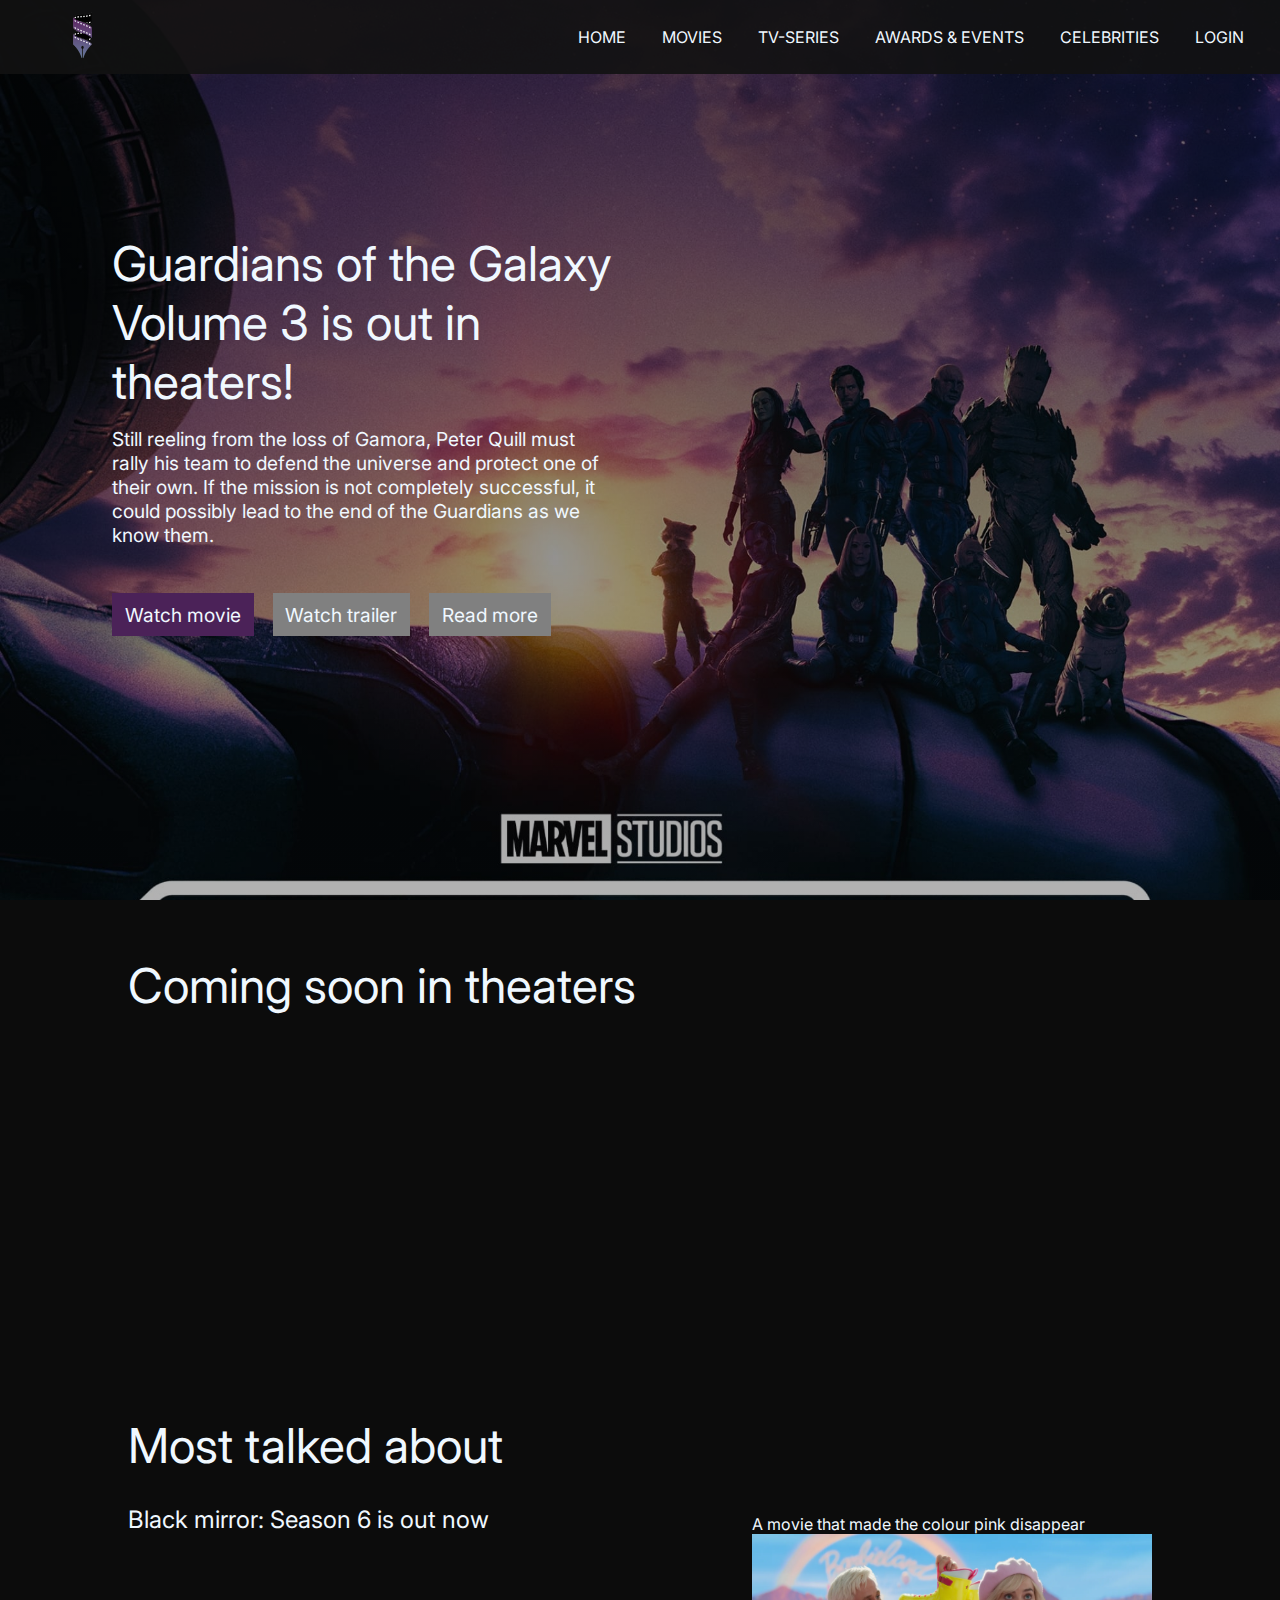
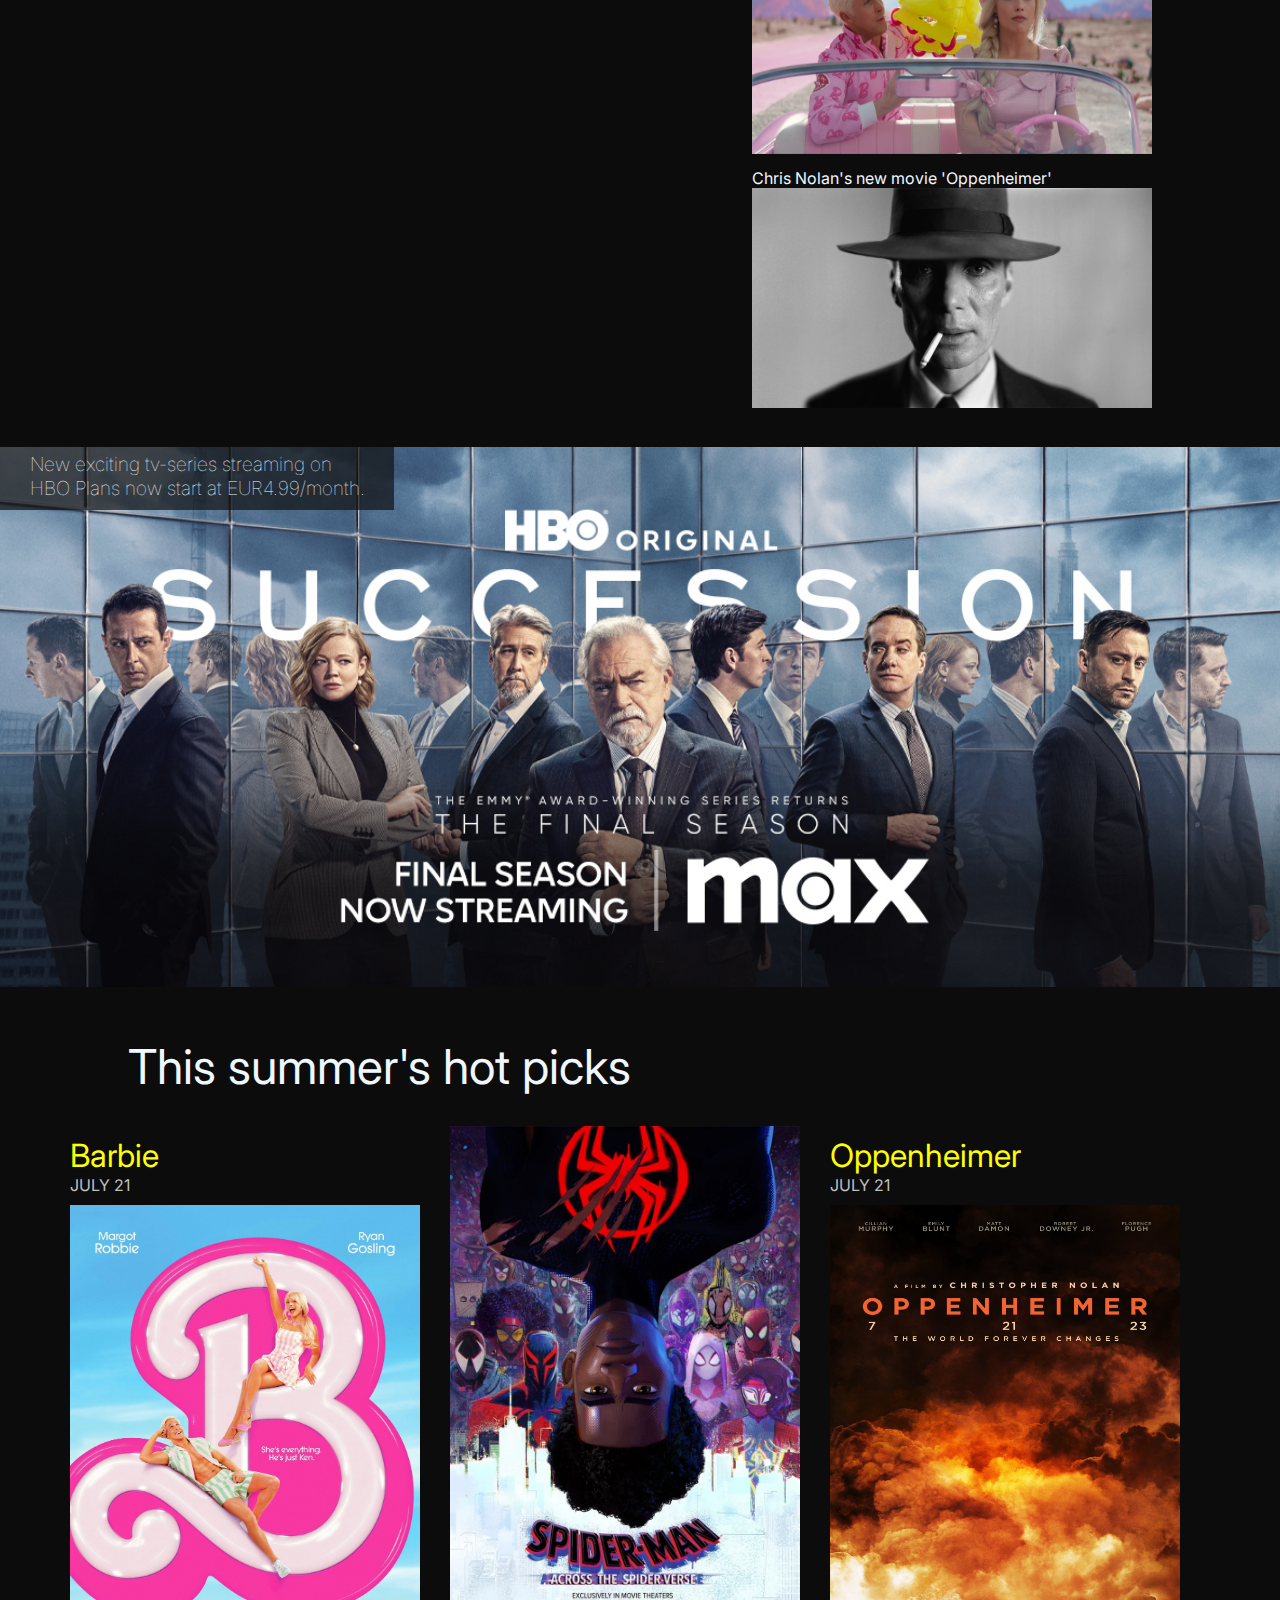
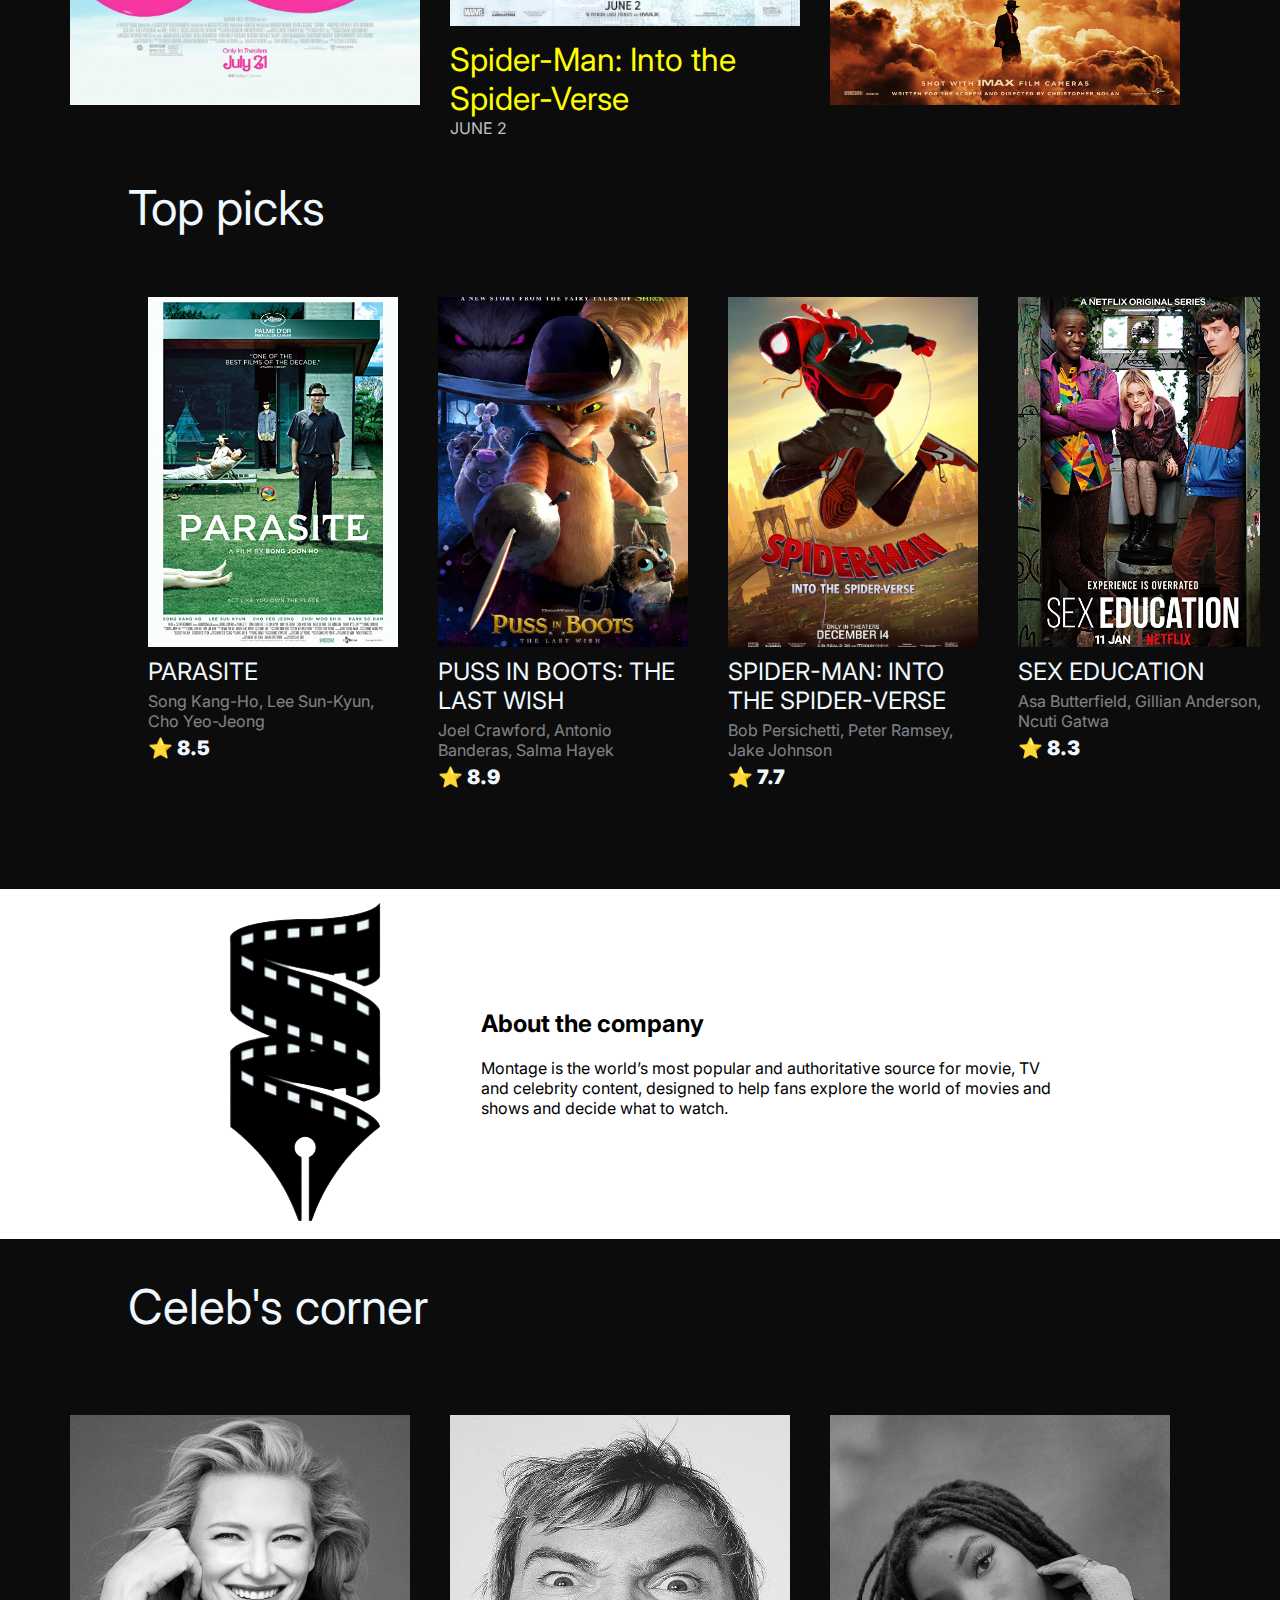
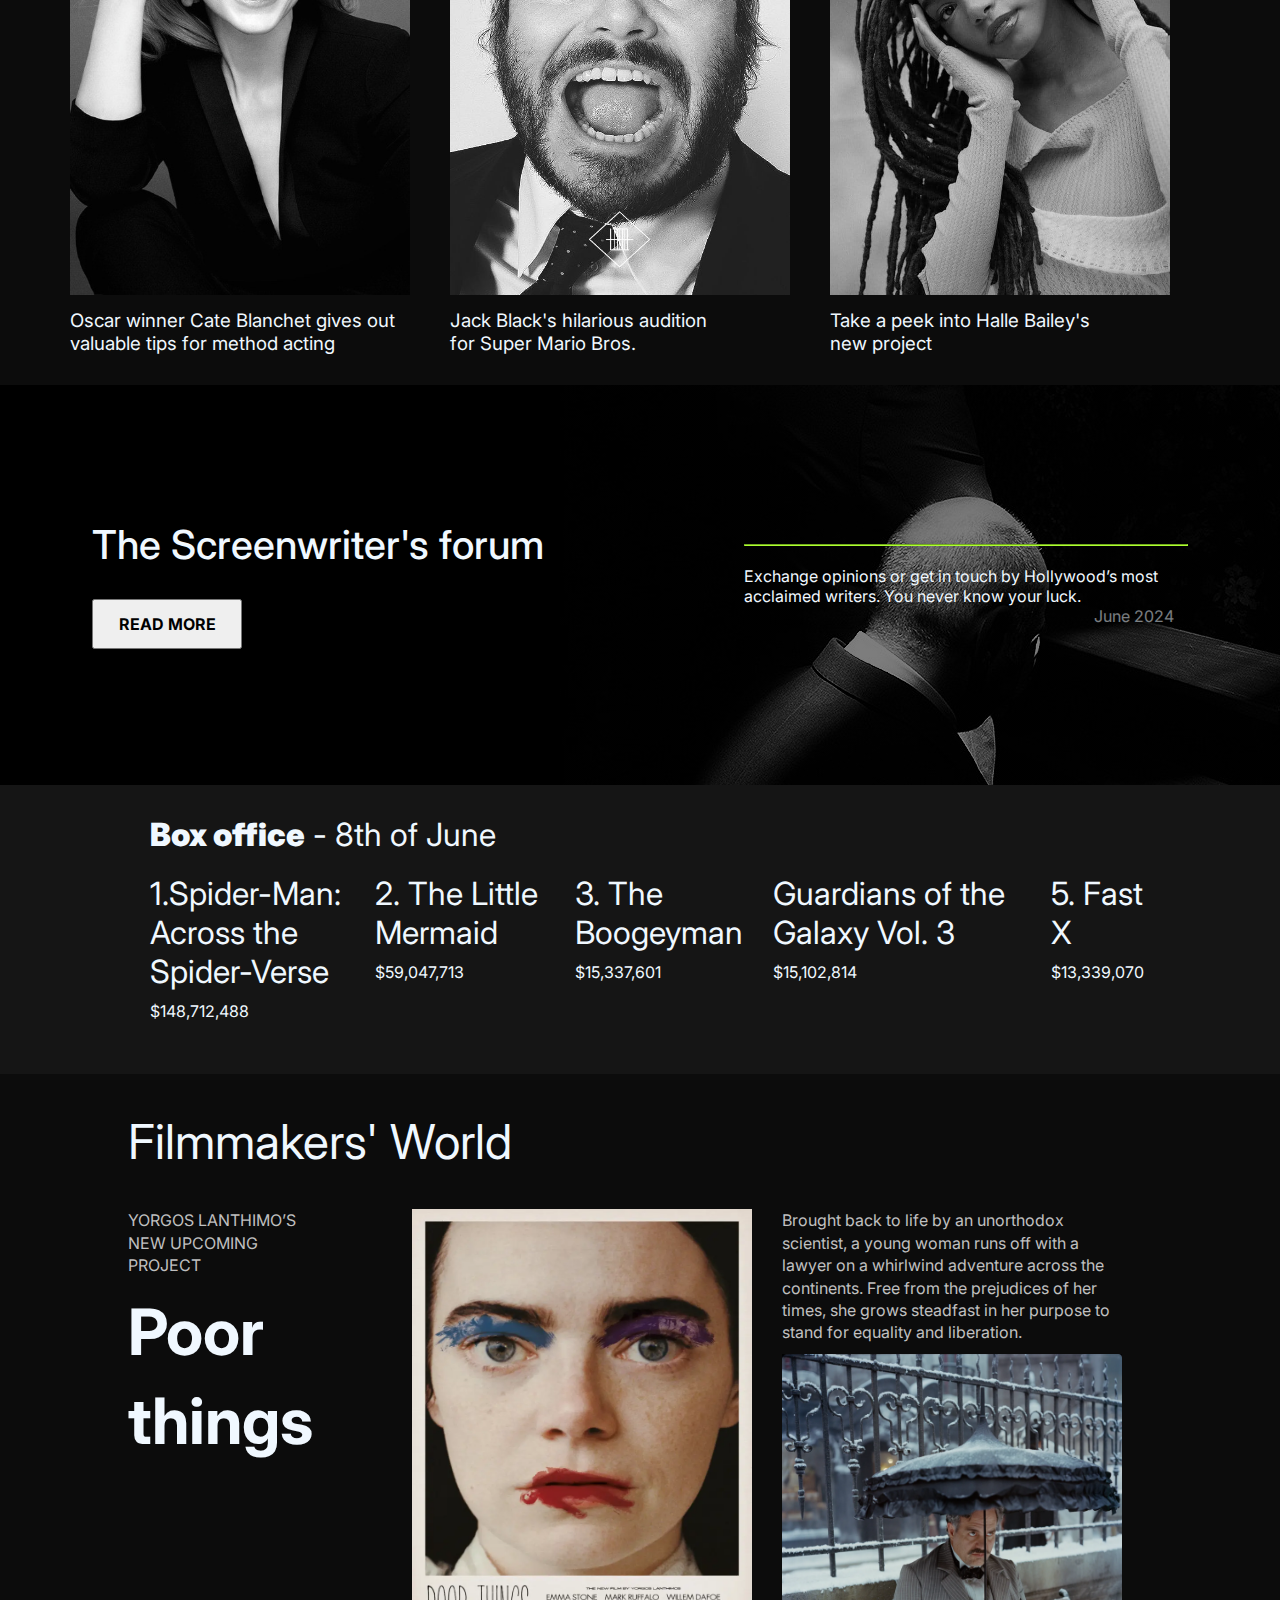
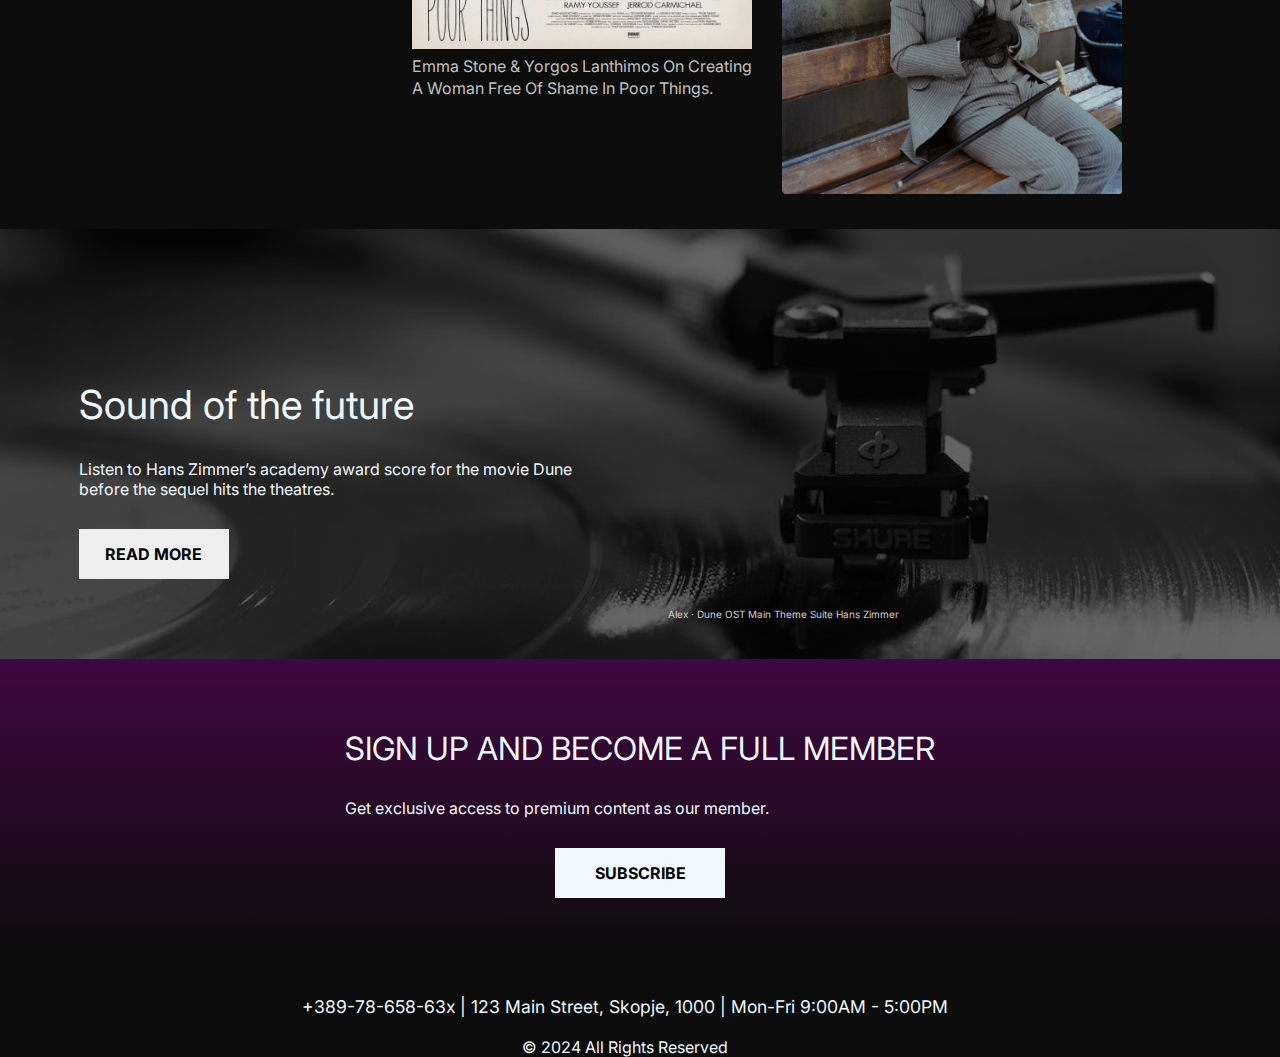
==== index.html @ 3e1a23a8 "First time" ====
<!DOCTYPE html>
<html lang="en">
  <head>
    <meta charset="UTF-8" />
    <meta name="viewport" content="width=device-width, initial-scale=1.0" />
    <title>Movie site</title>
    <link rel="stylesheet" href="style.css" />
    <link rel="icon" type="image/x-icon" href="logo\logo.png" />
  </head>
  <body>
    <!-- Hero Section -->
    <div class="hero-image">
      <nav class="navbar">
       <a href="index.html"><img class="logo" src="logo\logo2.png" alt="logo" /></a> 
        <ul class="nav-items">
          <li><a  href="index.html">HOME</a></li>
          <li><a  href="">MOVIES</a></li>
          <li><a  href="tv-series.html">TV-SERIES</a></li>
          <li><a  href="">AWARDS & EVENTS</a></li>
          <li><a  href="">CELEBRITIES</a></li>
          <li id="nav-item-six">
            <a href="">Login</a>
          </li>
        </ul>
      </nav>
      <section class="hero">
        <div class="intro-text">
          <h1>Guardians of the Galaxy Volume 3 is out in theaters!</h1>
          <p>
            Still reeling from the loss of Gamora, Peter Quill must rally his
            team to defend the universe and protect one of their own. If the
            mission is not completely successful, it could possibly lead to the
            end of the Guardians as we know them.
          </p>
          <a class="btn one" href="">Watch movie</a>
          <a class="btn two" href="">Watch trailer</a>
          <a class="btn three" href="">Read more</a>
        </div>
      </section>
    </div>

    <!-- Coming soon in theaters -->
    <section class="carousel">
      <h1 class="carosuelTitle">Coming soon in theaters</h1>
    <button class="pre-btn"><img src="images/arrow.png" alt="" /></button>
    <button class="nxt-btn"><img src="images/arrow.png" alt="" /></button>
    <div class="carousel-content">
        <div class="video-preview">
          <iframe
            src="https://www.youtube.com/embed/pBk4NYhWNMM"
            frameborder="0"
            allowfullscreen
          ></iframe>
        </div>
              <div class="video-preview">
          <iframe
          src="https://www.youtube.com/embed/bK6ldnjE3Y0"
            frameborder="0"
            allowfullscreen
          ></iframe>
        </div>
          <div class="video-preview"> 
          <iframe
          src="https://www.youtube.com/embed/P15S6ND8kbQ"
            frameborder="0"
            allowfullscreen
          ></iframe>
                  </div>
                      <div class="video-preview">
                    <iframe
          src="https://www.youtube.com/embed/FUXawkH-ONM"
            frameborder="0"
            allowfullscreen
          ></iframe>
        </div>
        <div class="video-preview">
          <iframe
          src="https://www.youtube.com/embed/AhKLpJmHhIg"
            frameborder="0"
            allowfullscreen
          ></iframe>
        </div>
        <div class="video-preview">
          <iframe
          src="https://www.youtube.com/embed/eQfMbSe7F2g"
            frameborder="0"
            allowfullscreen
          ></iframe>
    </div>
  </section>

  <!-- Most talked about -->
  <section class="mostTalkedheading">
  <h1>Most talked about</h1>
  <h2>Black mirror: Season 6 is out now</h2>
</section>
    <div class="mostTalked">
    <section class="leftTalked">
      <iframe class="vid1" src="https://www.youtube.com/embed/k7uFcpF0pXk" frameborder="0"  allowfullscreen></iframe>
    </section>
    <section class="rightTalked">
      <a href=""><p>A movie that made the colour pink disappear</p></a>
      <a href=""><img class="img1" src="Images\MostTalked-Barbie.webp" alt=""></a>
      <a href=""><p>Chris Nolan's new movie 'Oppenheimer'</p></a>
      <a href=""><img class="img2" src="Images\MostTalked-Oppenheimer.webp" alt=""></a>
    </section>
    </div>

  <!-- Banner -->
   <div class="banner">
    <a href=""><p class="sloganBanner">  New exciting tv-series streaming on <br> HBO Plans now start at EUR4.99/month.</p></a>
   </div>

   <!-- Summer section -->
   <div class="summerbackground">
   <div class="summerHeadline">
    <h1>This summer's hot picks</h1>
  </div>
   <section class="summer">
  <div>
    <a href=""><h1>Barbie</h1></a>
    <p>JULY 21</p>
    <img src="Images\Barbie-summer.jpg" alt="">
  </div>
  <div>
    <img src="Images\Spider Man-summer.jpg" alt="">
    <a href=""><h1>Spider-Man: Into the <br> Spider-Verse </h1></a>
    <p>JUNE 2</p>
  </div>
  <div>
    <a href=""><h1>Oppenheimer</h1></a>
    <p>JULY 21</p>
    <img src="Images\Oppenheimer-summer.jpg" alt="">
  </div>
   </section>
  </div>
   <div class="topPicks-heading">
    <h1 >Top picks</h1>
  </div>

  <!-- Top picks section -->
   <section class="topPicks"> 
    <button class="pree-btn"><img src="images/arrow.png" alt=""></button>
    <button class="nxxt-btn"><img src="images/arrow.png" alt=""></button>
   <div class="topPicks-containerr">
    <div class="topPicks-card">
        <div class="topPicks-image">
            <img src="Images\parasite.jpg" class="topPicks-thumb" alt="">
            <button class="card-btn">Watch now</button>
        </div>
        <div class="topPicks-info">
            <h2 class="topPicks-title">Parasite</h2>
            <p class="cast"> Song Kang-ho, Lee Sun-kyun, Cho Yeo-jeong</p>
           <p> <span class="rating">⭐ 8.5</span></p>
        </div>
    </div>
    <div class="topPicks-card">
        <div class="topPicks-image">
            <img src="Images/Puss-in-boots.jpg" class="topPicks-thumb" alt="">
            <button class="card-btn">Watch now</button>
        </div>
        <div class="topPicks-info">
            <h2 class="topPicks-title">Puss in Boots: The Last wish</h2>
            <p class="cast">Joel Crawford, Antonio Banderas, Salma Hayek</p>
            <span class="rating">⭐ 8.9</span>
        </div>
    </div>
    <div class="topPicks-card">
        <div class="topPicks-image">
            <img src="Images/Spider-man.jpg" class="topPicks-thumb" alt="">
            <button class="card-btn">Watch now</button>
        </div>
        <div class="topPicks-info">
            <h2 class="topPicks-title">Spider-Man: Into the Spider-Verse</h2>
            <p class="cast">Bob Persichetti, Peter Ramsey, Jake Johnson</p>
            <span class="rating">⭐ 7.7</span>
        </div>
    </div>
    <div class="topPicks-card">
        <div class="topPicks-image">
            <img src="Images/Sex-education.jpg" class="topPicks-thumb" alt="">
            <button class="card-btn">Watch now</button>
        </div>
        <div class="topPicks-info">
            <h2 class="topPicks-title">Sex Education</h2>
            <p class="cast">Asa Butterfield, Gillian Anderson, Ncuti Gatwa</p>
            <span class="rating">⭐ 8.3</span>
        </div>
    </div>
    <div class="topPicks-card">
        <div class="topPicks-image">
            <img src="Images/Pulp-Fiction.jpg" class="topPicks-thumb" alt="">
            <button class="card-btn">Watch now</button>
        </div>
        <div class="topPicks-info">
            <h2 class="topPicks-title">Pulp Fiction</h2>
            <p class="cast">Quentin Tarantitno, John Travolta, Uma Thurman</p>
            <span class="rating">⭐ 9.1</span>
        </div>
    </div>
    <div class="topPicks-card">
        <div class="topPicks-image">
            <img src="Images/Spirited-away.jpg" class="topPicks-thumb" alt="">
            <button class="card-btn">Watch now</button>
        </div>
        <div class="topPicks-info">
            <h2 class="topPicks-title">Spirited Away</h2>
            <p class="cast">Hayao Miyazaki, Daveigh Chase, Miyu Irinoi</p>
            <span class="rating">⭐ 8.3</span>
        </div>
    </div>
    <div class="topPicks-card">
        <div class="topPicks-image">
            <img src="Images/Avatar.jpg" class="topPicks-thumb" alt="">
            <button class="card-btn">Watch now</button>
        </div>
        <div class="topPicks-info">
            <h2 class="topPicks-title">Avatar: The Last Airbender</h2>
            <p class="cast"> Dee Bradley Baker, Zach Tyler, Mae Whitman</p>
            <span class="rating">⭐ 9.3</span>
        </div>
    </div>
    <div class="topPicks-card">
        <div class="topPicks-image">
            <img src="Images/Last-of-us.jpg" class="topPicks-thumb" alt="">
            <button class="card-btn">Watch now</button>
        </div>
        <div class="topPicks-info">
            <h2 class="topPicks-title">The Last of Us</h2>
            <p class="cast">Pedro Pascal, Bella Ramsey, Anna Torv</p>
            <span class="rating">⭐ 8.8</span>
        </div>
    </div>
    <div class="topPicks-card">
        <div class="topPicks-image">
            <img src="Images/Super-mario.jpg" class="topPicks-thumb" alt="">
            <button class="card-btn">Watch now</button>
        </div>
        <div class="topPicks-info">
            <h2 class="topPicks-title">The Super Mario Bros. Movie</h2>
            <p class="cast">Chris Patt, Anya Taylor-Joy, Charlie Dean</p>
            <span class="rating">⭐ 7.2</span>
        </div>
    </div>
    <div class="topPicks-card">
        <div class="topPicks-image">
            <img src="Images/Matrix.jpg" class="topPicks-thumb" alt="">
            <button class="card-btn">Watch now</button>
        </div>
        <div class="topPicks-info">
            <h2 class="topPicks-title">The Matrix</h2>
            <p class="cast">Keanu Reeves, Laurence Fishburne, Carrie-Anne Moss</p>
            <span class="rating">⭐ 8.7</span>
        </div>
    </div>
</div>
</section>

<!-- About section -->
<section class="about">
  <div class="aboutContent">
    <img src="logo\logo.png" alt="">
    <div>
      <h1>About the company</h1>
      <p>Montage is the world’s most popular and authoritative source for movie, TV <br>and celebrity content, designed to help fans explore the world of movies and <br>shows and decide what to watch.</p>
    </div>
  </div>
</section>

<!-- Celeb's corner -->
<div class="celebritiesHeading">
<h1 >Celeb's corner</h1>
</div>
<section class="celebrities">
  <div>
    <a href="">
  <img src="Images\Cate-Blanchet.jpg" alt="">
  <h3>Oscar winner Cate Blanchet gives out <br> valuable tips for method acting</h3>
</a>
</div>
<div>
  <a href="">
  <img src="Images\Jack-Black.jpg" alt="">
  <h3>Jack Black's hilarious audition <br>for Super Mario Bros.</h3>
</a>
</div>
<div>
  <a href="">
  <img src="Images\Halle-bailey.jpg" alt="">
  <h3>Take a peek into Halle Bailey's <br>new project</h3>
</a>
</div>
</section>

<!-- Screenwriters -->
<section class="screenwriter">
  <div class="screenwriterpic">
    <div class="writerLeft">
  <h1>The Screenwriter's forum</h1>
  <button>READ MORE</button>
</div>
<div class="writerText">
  <hr>
  <p>Exchange opinions or get in touch by Hollywood’s most <br> acclaimed writers. You never know your luck.</p> 
  <div> <span class="writerDate">June 2024</span></div>
</div>
</div>
</section>

<!-- Box office -->
<div class="officeBackground">
<h1 class="boxOfficeh1"><span style="font-weight: 900;">
  Box office</span> - 8th of June</h1>
<section class="boxOffice">
  <div class="boxcontainer">
    <div>
      <h1>1.Spider-Man: <br> Across the Spider-Verse</h1>
      <p>$148,712,488</p>
    </div>
    <div>
      <h1>2. The Little Mermaid</h1>
      <p>$59,047,713
      </p>
    </div>
    <div>
      <h1>3. The Boogeyman</h1>
      <p>$15,337,601</p>
    </div>
    <div>
      <h1>Guardians of the Galaxy Vol. 3</h1>
      <p>$15,102,814</p>
    </div>
    <div>
      <h1>5. Fast X</h1>
      <p>$13,339,070</p>
    </div>
  </div>
</section>
</div>

<!-- Filmmakers -->
<div class="filmmakerHeadline">
<h1 >Filmmakers' world</h1>
</div>
<section class="filmmaker">
  <div class="filmmakerMain">
    <p>YORGOS LANTHIMO’S NEW UPCOMING PROJECT</p>
   <a href=""><h1 class="filmmakerPoor">Poor things</h1></a>
</div>
<div>
  <a href="">
    <img src="Images\Poor-things1.webp" alt="">
    <p>Emma Stone & Yorgos Lanthimos On Creating <br>A Woman Free Of Shame In Poor Things.</p>
</a>
</div>
<div>
  <a href="">
    <p>
      Brought back to life by an unorthodox <br>scientist, a young woman runs off with a <br> lawyer on a whirlwind adventure across the <br>continents. Free from the prejudices of her <br> times, she grows steadfast in her purpose to <br> stand for equality and liberation.</p>
    <img src="Images\Poor-things2.webp" alt="">
</a>
</div>
</section>

<!-- Sound -->
<section class="sound">
  <div class="soundText">
<h1>Sound of the future</h1>
<p>Listen to Hans Zimmer’s academy award score for the movie Dune <br> before the sequel hits the theatres.</p>
<button>READ MORE</button>
</div>
<div class="soundCloud">
<iframe width="100%" height="166" scrolling="no" frameborder="no" allow="autoplay" src="https://w.soundcloud.com/player/?url=https%3A//api.soundcloud.com/tracks/1133994490"></iframe><div style="font-size: 10px; color: #cccccc;line-break: anywhere;word-break: normal;overflow: hidden;white-space: nowrap;text-overflow: ellipsis; font-family: Interstate,Lucida Grande,Lucida Sans Unicode,Lucida Sans,Garuda,Verdana,Tahoma,sans-serif;font-weight: 100;"><a href="https://soundcloud.com/alex-937893939" title="Alex" target="_blank" style="color: #cccccc; text-decoration: none;">Alex</a> · <a href="https://soundcloud.com/alex-937893939/dune-ost-main-theme-suite-hans-zimmer" title="Dune OST  Main Theme Suite  Hans Zimmer" target="_blank" style="color: #cccccc; text-decoration: none;">Dune OST  Main Theme Suite  Hans Zimmer</a></div></div>
</section>

<!-- Subscription -->
<section class="subscribe">
  <div class="subscribeContainer">
  <h1>SIGN UP AND BECOME A FULL MEMBER
  </h1>
  <p>Get exclusive access to premium content as our member.</p>
  <div class="subscribeBtn">
  <button>SUBSCRIBE</button>
</div>
</div>
</section>

<!-- Contact -->
<footer class="contact">
  <div class="icons">
    <a href="">
  <ion-icon name="logo-facebook"></ion-icon>
</a>
<a href="">
  <ion-icon name="logo-instagram"></ion-icon>
</a>
<a href="">
  <ion-icon name="logo-twitter"></ion-icon>
</a>
</div>
  <div class="information">
  <p >+389-78-658-63x
   | 123 Main Street, Skopje, 1000 |
    Mon-Fri 9:00AM - 5:00PM</p>
  </div>
    <p>© 2024 All Rights Reserved</p>
    
</footer>

    <script src="script.js"></script>

    <!-- Icons -->
    <script type="module" src="https://unpkg.com/ionicons@7.1.0/dist/ionicons/ionicons.esm.js"></script>
<script nomodule src="https://unpkg.com/ionicons@7.1.0/dist/ionicons/ionicons.js"></script>
  </body>
</html>
---- style.css ----
@import url('https://fonts.googleapis.com/css2?family=Inter&display=swap');
* {
  margin: 0;
  padding: 0;
  font-family: Inter;
  font-weight: 400;
}
.logo {
  padding: 10px 0 10px 70px;
  width: 25px;
  height: 50px;
  cursor: pointer;
}
body,
html {
  height: 100%;
  background-color: rgb(12, 12, 12);
}
a:link {
  text-decoration: none;
}
a:visited {
  text-decoration: none;
}
a:hover {
  text-decoration: none;
}
a:active {
  text-decoration: none;
}

/* Hero section */
.hero-image {
  background-image: linear-gradient(rgba(0, 0, 0, 0.6), rgba(0, 0, 0, 0.3)),
    url('Images/hero-image.jpg');
  height: 100%;
  /* Position and center the image to scale nicely on all screens */
  background-position: center;
  background-repeat: no-repeat;
  background-size: cover;
  position: relative;
}
.navbar {
  position: relative;
  width: 100%;
  margin: auto;
  display: flex;
  align-items: center;
  justify-content: space-between;
  background-color: rgb(18, 18, 18, 0.9);
}

.navbar ul li {
  list-style: none;
  display: inline-block;
  padding: 9px 16px 9px 16px;
}

#nav-item-six {
  margin-right: 20px;
}

#nav-item-six:hover {
  background: #ff7d7d;
  transition: 0.5s;
  cursor: pointer;
}

.navbar ul li a {
  text-decoration: none;
  color: aliceblue;
  text-transform: uppercase;
}

.navbar ul li:hover {
  background: purple;
  transition: 0.5s;
  cursor: pointer;
}

.hero {
  color: aliceblue;
  text-decoration: none;
  display: flex;
  align-items: center;
  justify-content: space-between;
  gap: 1.9rem;
  max-width: 1100px;
  margin: 10rem 40rem 0 7rem;
}
.intro-text h1 {
  font-size: 3rem;
  margin-bottom: 1rem;
}

.intro-text p {
  font-size: 1.2rem;
  margin-bottom: 30px;
}

.btn {
  margin-top: 1rem;
  display: inline-block;
  padding: 0.6rem 0.8rem;
  border: none;
  font-size: 1.2rem;
  color: aliceblue;
  text-decoration: none;
  margin-right: 15px;
}

.btn.one {
  background-color: rgb(75, 34, 88);
}

.btn.two {
  background-color: grey;
}
.btn.three {
  background-color: grey;
}

.btn.one:hover {
  background-color: rgb(79, 23, 79);
}

.btn.two:hover {
  background-color: rgb(79, 23, 79);
}

.btn.three:hover {
  background-color: rgb(79, 23, 79);
}

/* Coming soon in theaters  */

.carousel {
  width: 80%;
  margin: 0 auto;
  overflow: hidden;
  position: relative;
  background-color: rgb(12, 12, 12);
  color: aliceblue;
  padding-top: 30px;
  font-size: 1.5rem;
  position: relative;
  overflow: hidden;
  margin-top: 2vw;
}

.carousel-content {
  display: flex;
  padding: 2vw 3vw;
  overflow-x: auto;
  scroll-behavior: smooth;
}

.video-preview {
  position: relative;
  width: 350px;
  height: 300px;
  overflow: hidden;
  margin-right: 40px;
  margin-bottom: 20px;
  flex: 0 0 auto;
}

iframe {
  width: 100%;
  height: 300px;
}

.pre-btn,
.nxt-btn {
  border: none;
  width: 50px;
  height: 100px;
  position: absolute;
  top: 200px;
  display: flex;
  justify-content: center;
  align-items: center;
  background: transparent;
  cursor: pointer;
  z-index: 8;
}

.pre-btn {
  left: 0;
  transform: rotate(180deg);
}

.nxt-btn {
  right: 0;
}
.pre-btn:hover img,
.nxt-btn:hover img {
  opacity: 1;
}

.carousel-content::-webkit-scrollbar {
  display: none;
}

/* Most talked about */
.mostTalked {
  width: 80%;
  margin: 0 auto;
  display: flex;
  justify-content: center;
  align-items: center;
  padding-bottom: 30px;
}
.mostTalkedheading {
  font-size: 1.5rem;
  width: 80%;
  margin: 0 auto;
  color: aliceblue;

  display: grid;
  gap: 10px;
  padding-top: 30px;
}
.mostTalkedheading h2 {
  font-size: 1.5rem;
  color: aliceblue;
  margin-top: 20px;
}
.rightTalked {
  margin-top: -20px;
  flex: 1;
  display: flex;
  flex-direction: column;
  text-decoration: none;
}
.rightTalked p {
  text-align: baseline;
  text-decoration: none;
  color: aliceblue;
}

.rightTalked p:hover {
  text-decoration: underline;
}
.img1 {
  padding-bottom: 5px;
}
.img1,
.img2 {
  text-align: start;
  width: 400px;
  height: 220px;
  margin-bottom: 5px;
  transition: transform 0.3s ease-in-out;
  cursor: pointer;
}

.img1:hover,
.img2:hover {
  transform: scale(1.1);
}
.leftTalked {
  margin-right: 70px;
  width: 700px;
  height: 300px;
}

.vid1 {
  display: block;
  height: 420px;
  margin-top: -60px;
}

/* Banner */
.sloganBanner {
  background-color: rgb(18, 18, 18, 0.7);
  width: 30%;
  display: flex;
  align-items: center;
  justify-content: center;
  padding: 5px 5px 10px 5px;
  font-weight: lighter;
  color: aliceblue;
  font-size: 1.2rem;
}

.sloganBanner:hover {
  background-color: rgba(43, 43, 43, 0.715);
}
.banner {
  background-image: url('Images/banner.jpeg');
  height: 60%;

  background-position: center;
  background-repeat: no-repeat;
  background-size: cover;
  position: relative;
}

/* Summmer section */
.summerHeadline {
  font-size: 1.5rem;
  width: 80%;
  margin: 0 auto;
  color: aliceblue;
  margin-top: 50px;
}
.summer {
  width: 80%;
  margin: 0 auto;
  display: flex;
  justify-content: center;
  color: aliceblue;
  margin-top: 30px;
  margin-bottom: 30px;
}

.summer img {
  height: 500px;
  width: 350px;
  margin-right: 30px;
  transition: transform 0.3s ease-in-out;
}

.summer p {
  color: silver;
  margin-bottom: 10px;
}

.summer h1 {
  margin-top: 10px;
  font-size: 2rem;
  color: yellow;
}
.summer h1:hover {
  text-decoration: underline;
}

.summer img:hover {
  transform: scale(1.1);
}

/* Top picks section */
.topPicks {
  position: relative;
  overflow: hidden;
  padding: 20px;
  margin-bottom: 80px;
}

.topPicks-heading {
  padding: 0 10vw;
  font-size: 1.5rem;
  margin-bottom: 40px;
  color: aliceblue;
}

.topPicks-containerr {
  padding: 0 10vw;
  display: flex;
  overflow-x: auto;
  scroll-behavior: smooth;
}

.topPicks-containerr::-webkit-scrollbar {
  display: none;
}

.topPicks-card {
  flex: 0 0 auto;
  width: 250px;
  height: 100%;
  margin-right: 40px;
}

.topPicks-image {
  position: relative;
  width: 100%;
  height: 350px;
  overflow: hidden;
}

.topPicks-thumb {
  width: 100%;
  height: 100%;
  object-fit: cover;
}

.card-btn {
  position: absolute;
  bottom: 10px;
  left: 50%;
  transform: translateX(-50%);
  padding: 10px;
  width: 90%;
  text-transform: capitalize;
  border: none;
  outline: none;
  background: #fff;
  border-radius: 5px;
  transition: 0.5s;
  cursor: pointer;
  opacity: 0;
}

.topPicks-card:hover .card-btn {
  opacity: 1;
}

.card-btn:hover {
  background: #700a80;
  color: #fff;
}

.topPicks-info {
  width: 100%;
  height: 100%;
  padding-top: 10px;
  color: aliceblue;
}

.topPicks-title {
  text-transform: uppercase;
  color: aliceblue;
}

.cast {
  width: 100%;
  line-height: 20px;
  overflow: hidden;
  opacity: 0.5;
  text-transform: capitalize;
  margin: 5px 0;
  color: aliceblue;
}

.rating {
  font-weight: 900;
  font-size: 20px;
}

.pree-btn,
.nxxt-btn {
  border: none;
  width: 10vw;
  height: 100%;
  position: absolute;
  top: 0;
  display: flex;
  justify-content: center;
  align-items: center;
  cursor: pointer;
  z-index: 8;
  background: none;
}

.pree-btn {
  left: 0;
  transform: rotate(180deg);
}

.nxxt-btn {
  right: 0;
}

.pree-btn img,
.nxxt-btn img {
  opacity: 0.2;
}

.pree-btn:hover img,
.nxxt-btn:hover img {
  opacity: 1;
}

/* About section */
.about {
  background-color: white;
  height: 350px;
  display: flex;
  align-items: center;
  justify-content: center; /* Center align horizontally */
}

.aboutContent {
  display: flex;
  align-items: center;
  justify-content: center; /* Center align horizontally */
}

.aboutContent img {
  margin-right: 70px; /* Adjust the space between the image and text */
}

.about h1 {
  margin-bottom: 20px;
  font-size: 1.5rem;
  font-weight: bold;
}

/* Celeb's corner  */
.celebritiesHeading {
  padding: 3vw 10vw;
  font-size: 1.5rem;
  font-weight: 500;
  margin-bottom: 40px;
  color: aliceblue;
}
.celebrities {
  width: 80%;
  margin: 0 auto;
  display: flex;
  justify-content: center;
  color: aliceblue;
  margin-top: 30px;
  margin-bottom: 30px;
}

.celebrities img {
  height: 480px;
  width: 340px;
  margin-right: 40px;
  transition: transform 0.3s ease-in-out;
}

.celebrities p {
  color: silver;
  margin-top: 20px;
  margin-bottom: 10px;
}

.celebrities h3 {
  margin-top: 10px;
  color: aliceblue;
}

.celebrities h3:hover {
  text-decoration: underline;
}
.celebrities h3:active {
  color: #700a80;
}
.celebrities img:hover {
  transform: scale(1.1);
}

/* Screenwriters */
.screenwriter {
  margin-top: 30px;
  display: flex;
  align-items: center;
  justify-content: center;
  background-image: linear-gradient(rgba(0, 0, 0, 0.527), rgba(0, 0, 0, 0.5)),
    url('Images/writer.jpg');
  width: 100%;
  height: 400px;
  color: aliceblue;
}

.screenwriter h1 {
  font-size: 2.5rem;
  font-weight: 500;
}
.screenwriterpic {
  display: flex;
  align-items: center;
  justify-content: center;
}

.screenwriter button {
  width: 150px;
  height: 50px;
  display: flex;
  align-items: center;
  justify-content: center;
  margin-top: 30px;
  font-size: 1rem;
  cursor: pointer;
  font-weight: 700;
  transition: 0.4s;
}
.screenwriter button:hover {
  background-color: #700a80;
  color: aliceblue;
  border: none;
}

.writerLeft {
  margin-right: 200px;
}

.screenwriter hr {
  border-color: greenyellow;
  margin-bottom: 20px;
}

.writerDate {
  margin-left: 350px;
  opacity: 0.5;
}
.officeBackground {
  background-color: rgba(100, 100, 100, 0.104);
  padding-top: 30px;
}

/* Box office */
.boxOffice {
  color: aliceblue;
  height: 200px;
}

.boxOfficeh1 {
  color: aliceblue;
  margin: 0px 0 20px 150px;
}
.boxcontainer {
  display: flex;
  margin-left: 150px;
  justify-content: space-between;
  width: 80%;
  text-align: center;
}
.boxcontainer h1,
p {
  text-align: left;
  margin-right: 30px;
  display: grid;
}

.boxcontainer h1 {
  margin-bottom: 10px;
}

/* Filmmakers */
.filmmaker {
  width: 80%;
  margin: 0 auto;
  display: flex;
  justify-content: center;
  line-height: 1.4;
  padding-bottom: 30px;
}
.filmmakerHeadline {
  padding: 3vw 10vw;
  font-size: 1.5rem;
  font-weight: 500;
  text-transform: capitalize;
  color: aliceblue;
}
.filmmaker p {
  color: silver;

  margin-bottom: 10px;
}

.filmmakerPoor {
  display: flex;
  font-size: 4rem;
  font-weight: 700;
  align-items: center;
}
.filmmaker img {
  height: 440px;
  width: 340px;
  margin-right: 30px;
  transition: transform 0.3s ease-in-out;
}

.filmmaker img:hover {
  transform: scale(1.1);
}
.filmmaker h1 {
  color: aliceblue;
}
.filmmaker h1:hover {
  text-decoration: underline;
  color: rgb(210, 214, 217);
}

.filmmakerMain {
  margin-right: 50px;
}

/* Sound */
.sound {
  background-image: linear-gradient(rgba(0, 0, 0, 0.6), rgba(0, 0, 0, 0.6)),
    url('Images/sound.jpg');
  color: aliceblue;
  display: flex;
  align-items: center;
  justify-content: center;
  height: 430px;
  background-repeat: no-repeat;
  background-size: cover;
}
.soundText {
  padding-top: 70px;
  margin-right: 600px;
  display: grid;
  gap: 30px;
}
.soundText h1 {
  font-size: 2.5rem;
}
.soundCloud {
  width: 40%;
  height: 30px;
  position: absolute;
  right: 0;
  margin-right: 100px;
  margin-bottom: 250px;
}

.sound button {
  height: 50px;
  width: 150px;
  font-weight: 700;
  cursor: pointer;
  border: none;
  font-size: 1rem;
  transition: 0.4s;
}
.sound button:hover {
  background-color: #700a80;
  color: aliceblue;
}

/* Subscription */
.subscribe {
  height: 300px;
  color: aliceblue;
  background-image: linear-gradient(rgba(128, 0, 128, 0.447), rgb(12, 12, 12));
}
.subscribeContainer {
  padding-top: 70px;
  display: grid;
  gap: 30px;
  align-items: center;
  justify-content: center;
  text-align: center;
}

.subscribe button {
  background-color: aliceblue;
  height: 50px;
  width: 170px;
  font-weight: 700;
  cursor: pointer;
  border: none;
  font-size: 1rem;
  transition: 0.4s;
}

.subscribe button:hover {
  background-color: #700a80;
  color: aliceblue;
}

/* Contact */
.contact {
  color: aliceblue;
}

.information {
  font-size: 1.1rem;
}
.contact p {
  display: flex;
  align-items: center;
  justify-content: center;
  margin-bottom: 20px;
}

.icons {
  position: relative;
  float: center;
  font-size: 30px;
  text-align: center;
}

.icons a {
  display: inline-block;
  margin-bottom: 30px;
  color: aliceblue;
  padding-right: 10px;
}

.icons a:hover {
  color: rgba(239, 230, 230, 0.881);
}

/* Tv-Series */
.tvSeries {
  width: 100%;
  display: flex;
  flex-wrap: wrap;
}

.tvSeries li {
  flex: 1;
  display: flex;
  flex-direction: column;
  align-items: center;
  list-style: none;
  margin: 10px;
  padding: 15px;
  border-radius: 12px;
  text-align: center;
  background-color: #272727;
}

.tvSeries li img {
  max-width: 300px;
  border-radius: 12px;
}

.tvSeries li:hover {
  background-color: #515050;
  cursor: pointer;
}
.tvSeriesHeading {
  color: aliceblue;
  font-weight: 700;
  padding: 10px 10px 10px 10px;
}
.tvSeries li h2 {
  color: aliceblue;
  font-size: 1.2rem;
  padding: 15px 10px 0;
  margin-top: auto;
}
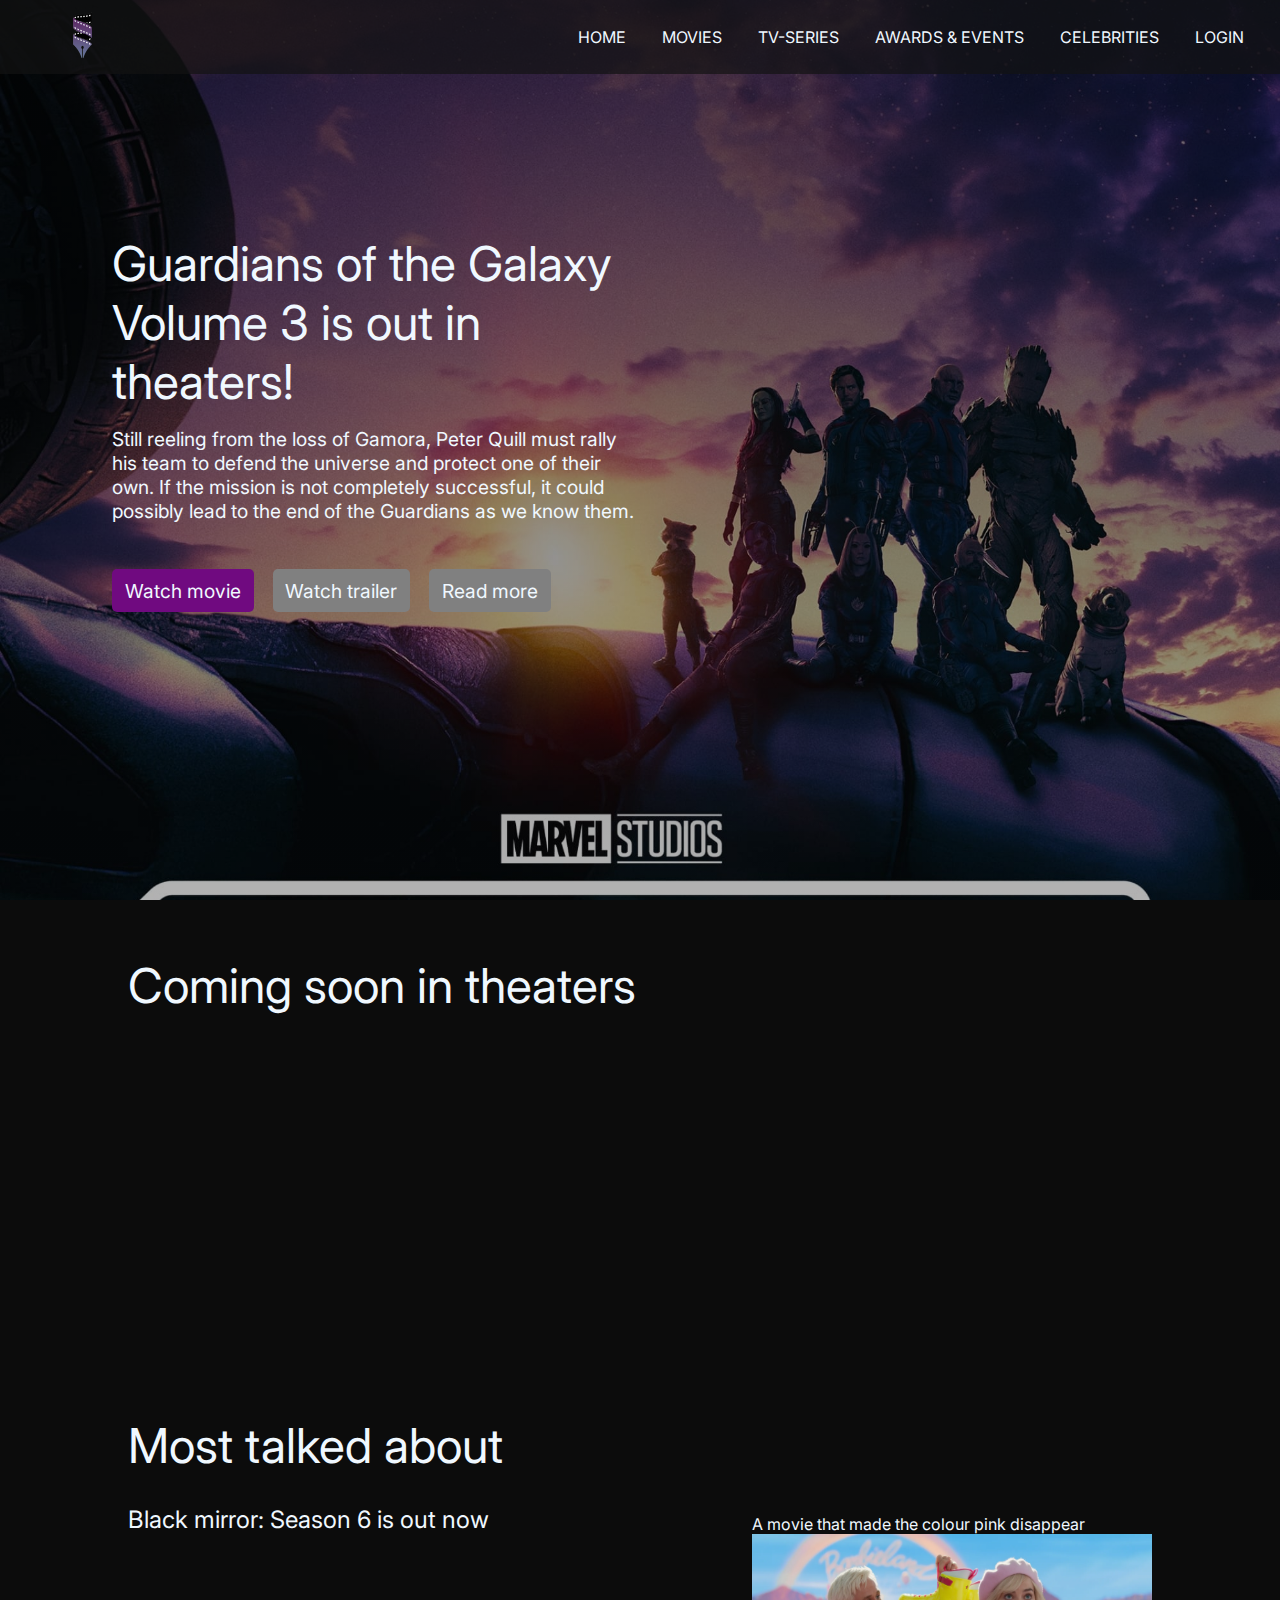
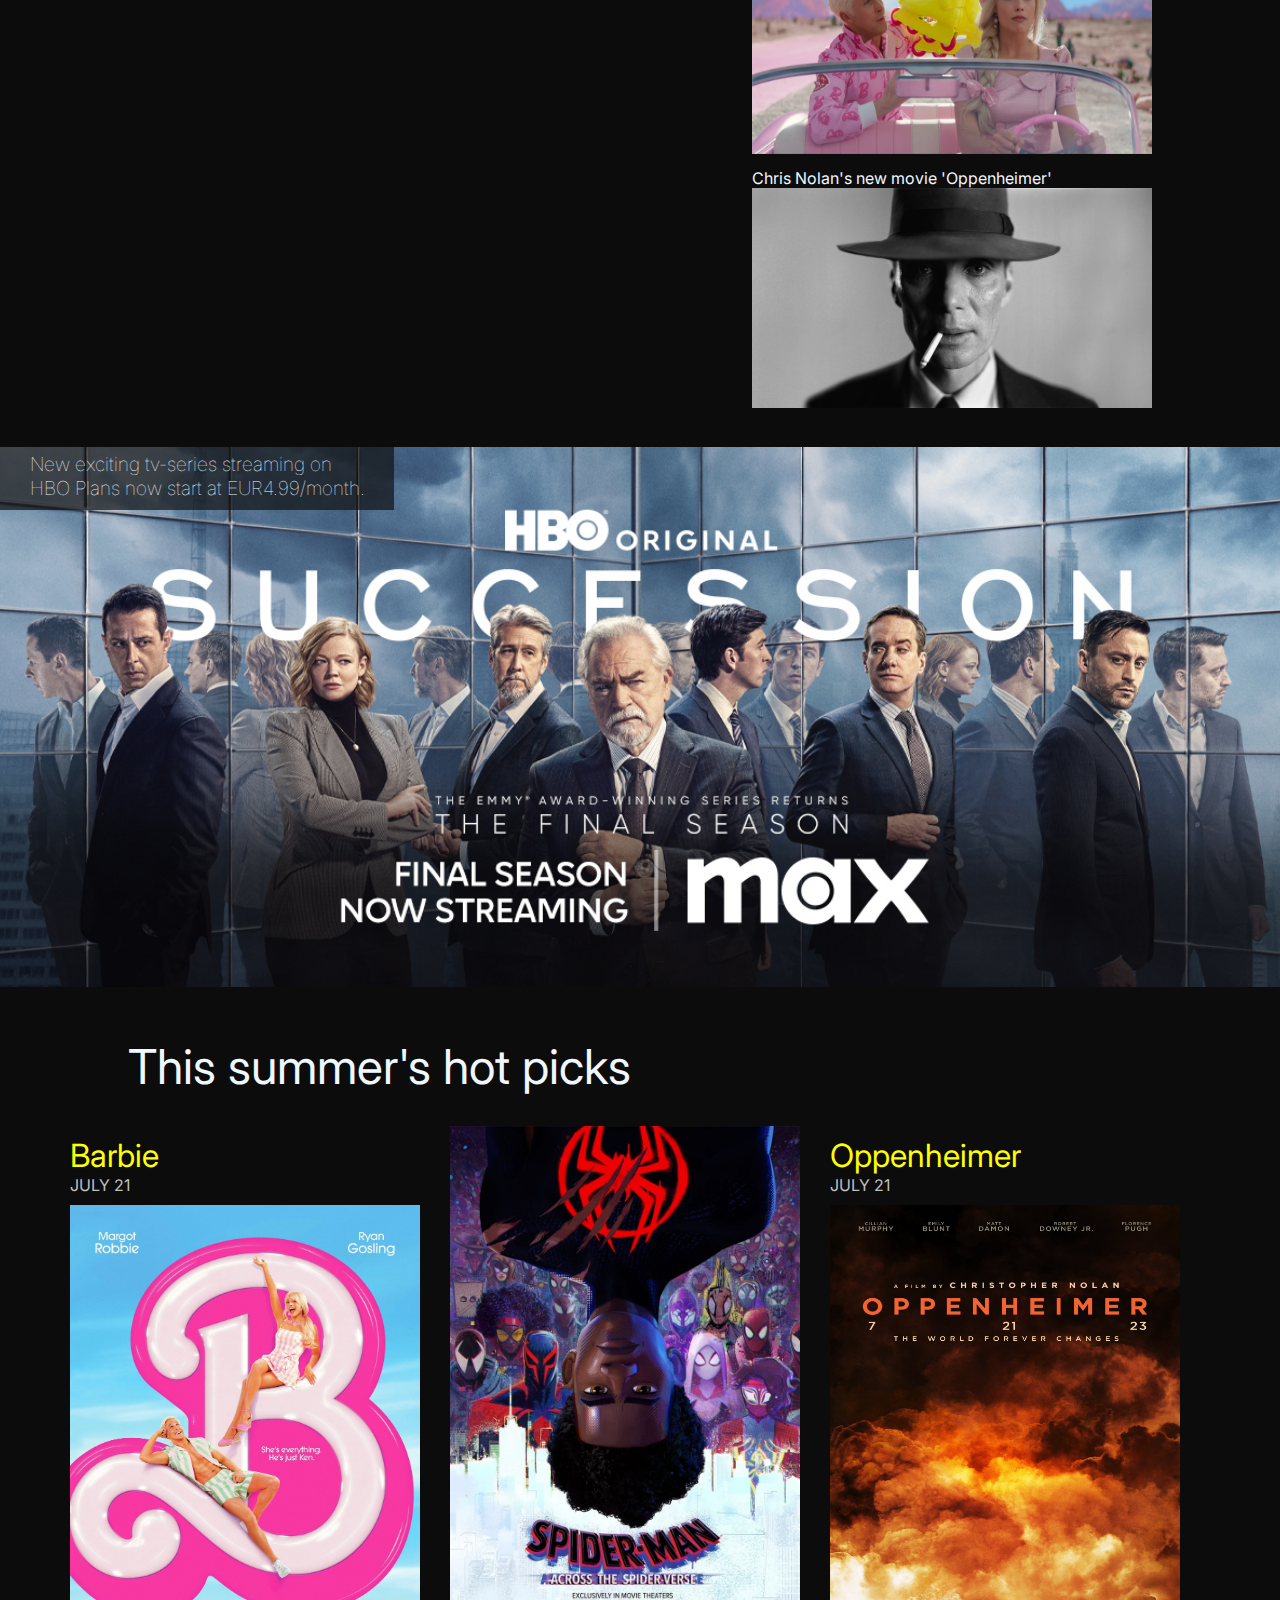
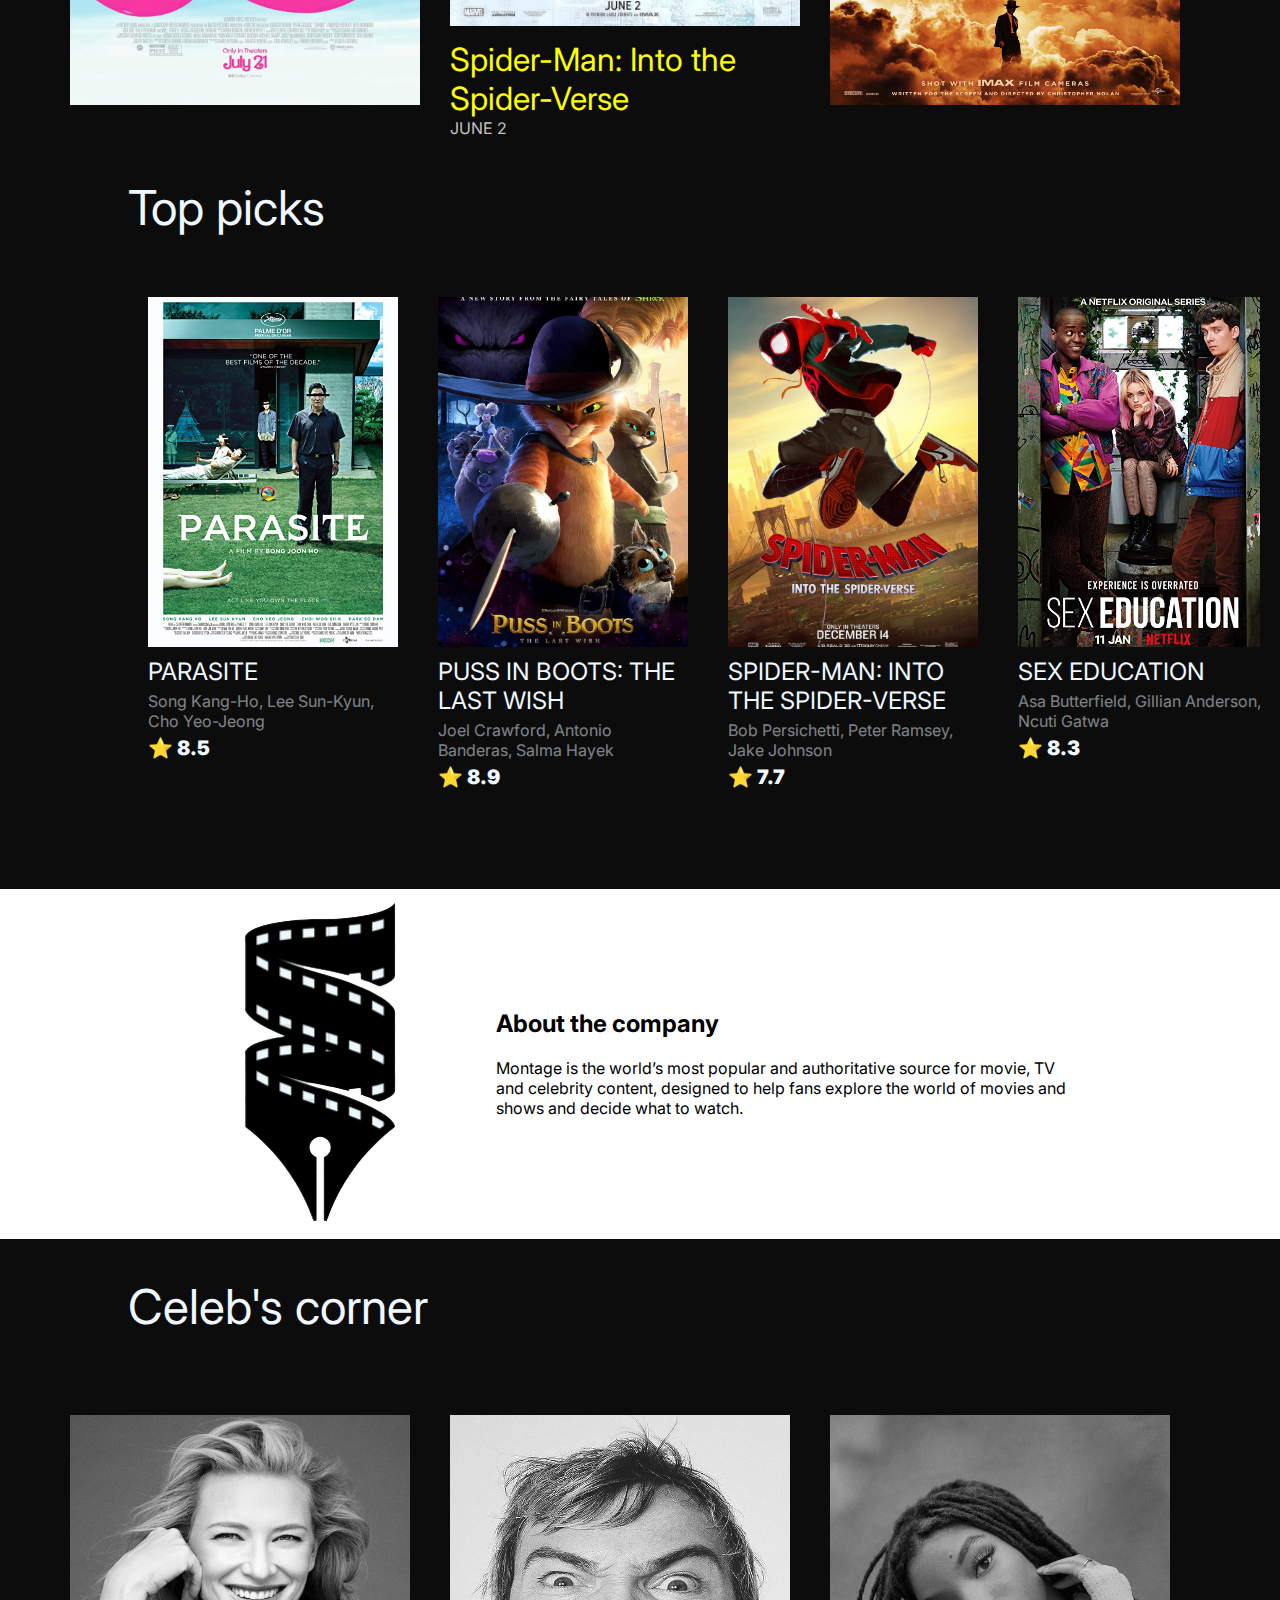
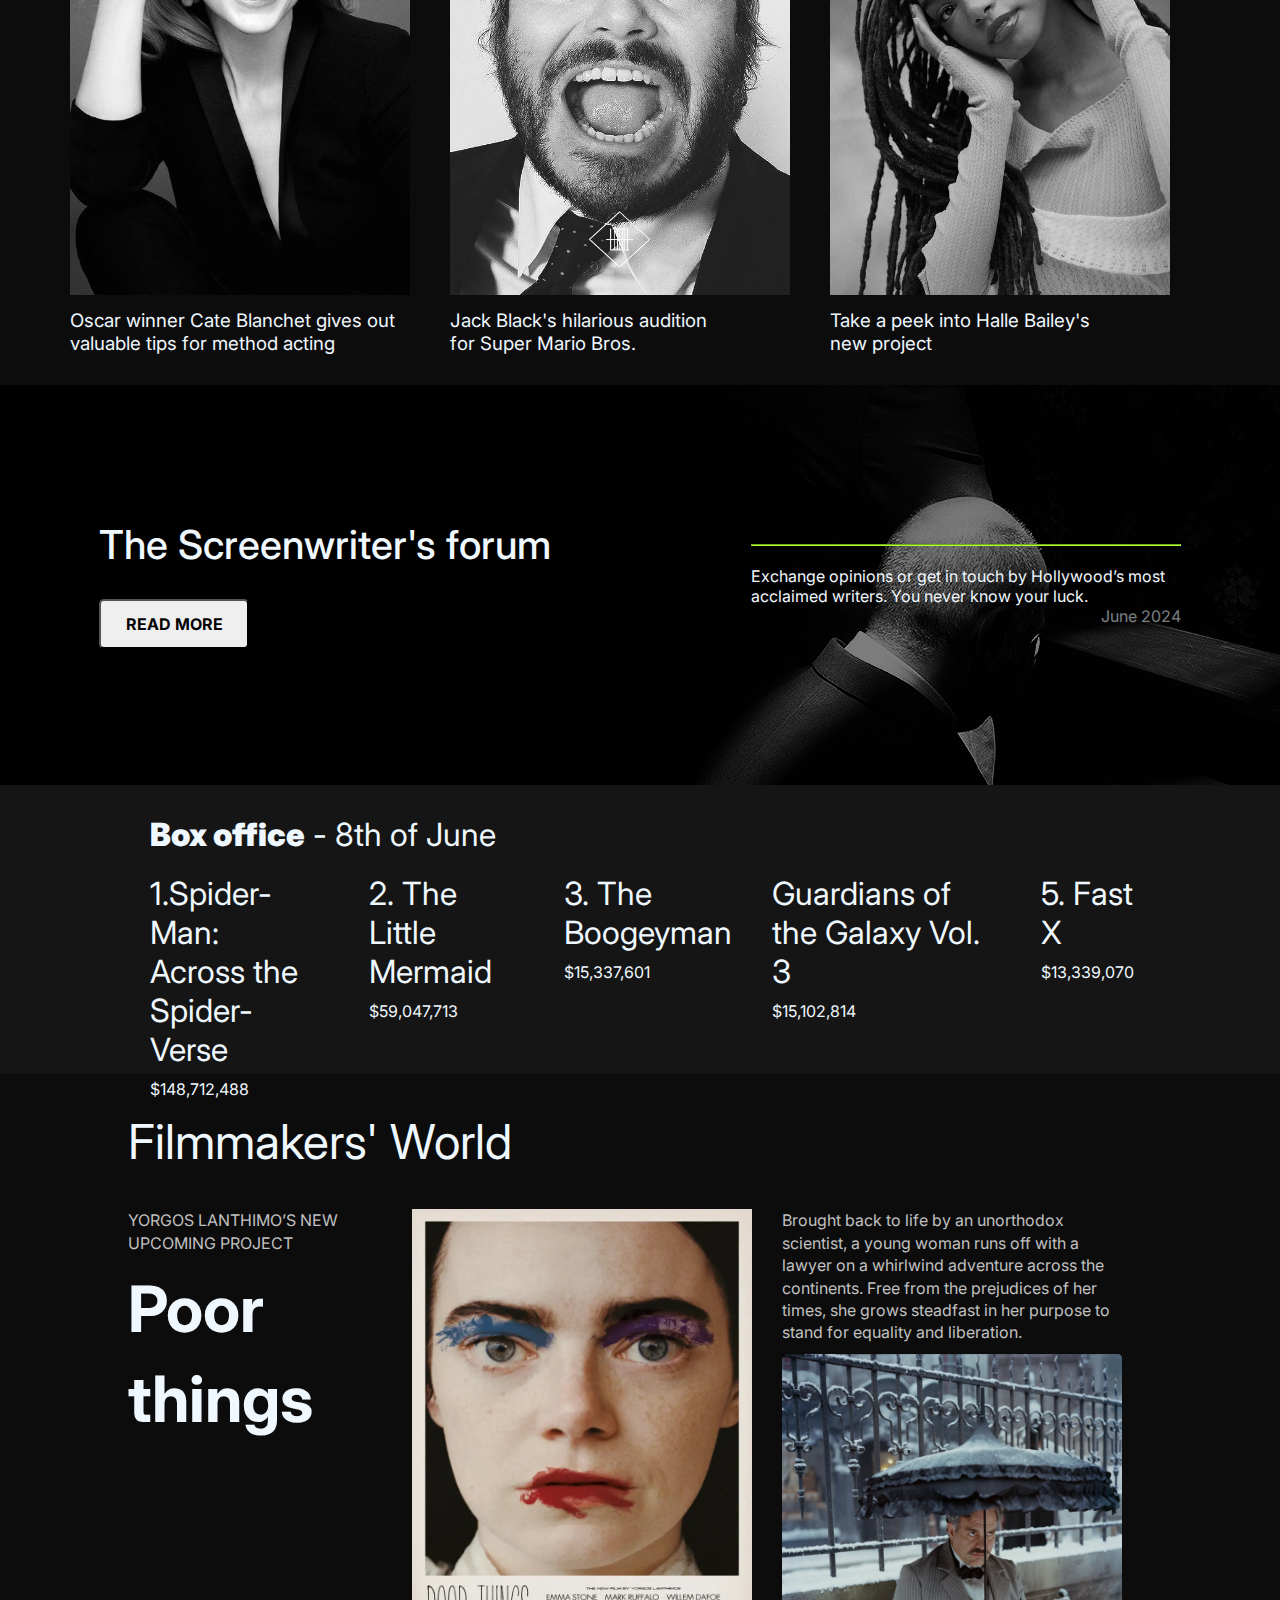
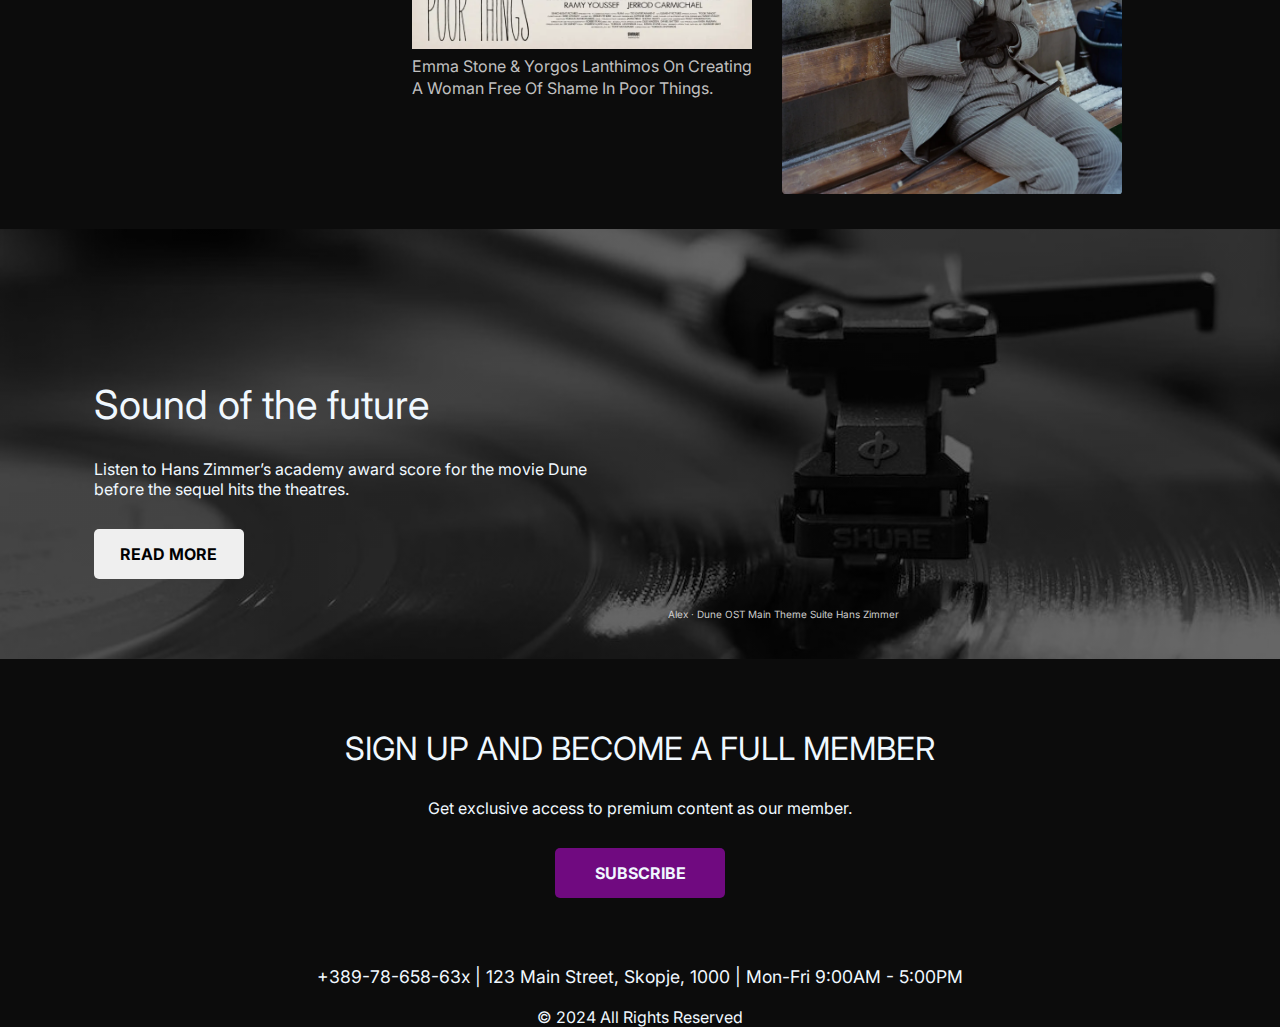
==== commit 28209297: "Login added and additional modifications" ====
--- a/index.html
+++ b/index.html
@@ -9,7 +9,8 @@
   </head>
   <body>
     <!-- Hero Section -->
-    <div class="hero-image">
+    <div class="hero-background">
+      <header>
       <nav class="navbar">
        <a href="index.html"><img class="logo" src="logo\logo2.png" alt="logo" /></a> 
         <ul class="nav-items">
@@ -19,10 +20,11 @@
           <li><a  href="">AWARDS & EVENTS</a></li>
           <li><a  href="">CELEBRITIES</a></li>
           <li id="nav-item-six">
-            <a href="">Login</a>
+            <a href="login.html">Login</a>
           </li>
         </ul>
       </nav>
+    </header>
       <section class="hero">
         <div class="intro-text">
           <h1>Guardians of the Galaxy Volume 3 is out in theaters!</h1>
@@ -38,7 +40,7 @@
         </div>
       </section>
     </div>
-
+    
     <!-- Coming soon in theaters -->
     <section class="carousel">
       <h1 class="carosuelTitle">Coming soon in theaters</h1>
--- a/style.css
+++ b/style.css
@@ -30,7 +30,7 @@
 }
 
 /* Hero section */
-.hero-image {
+.hero-background {
   background-image: linear-gradient(rgba(0, 0, 0, 0.6), rgba(0, 0, 0, 0.3)),
     url('Images/hero-image.jpg');
   height: 100%;
@@ -47,7 +47,7 @@
   display: flex;
   align-items: center;
   justify-content: space-between;
-  background-color: rgb(18, 18, 18, 0.9);
+  background-color: rgb(18, 18, 18, 0.7);
 }
 
 .navbar ul li {
@@ -61,7 +61,7 @@
 }
 
 #nav-item-six:hover {
-  background: #ff7d7d;
+  background: #d357d9;
   transition: 0.5s;
   cursor: pointer;
 }
@@ -73,7 +73,7 @@
 }
 
 .navbar ul li:hover {
-  background: purple;
+  background: #700a80;
   transition: 0.5s;
   cursor: pointer;
 }
@@ -107,10 +107,11 @@
   color: aliceblue;
   text-decoration: none;
   margin-right: 15px;
+  border-radius: 5px;
 }
 
 .btn.one {
-  background-color: rgb(75, 34, 88);
+  background-color: #700a80;
 }
 
 .btn.two {
@@ -121,15 +122,15 @@
 }
 
 .btn.one:hover {
-  background-color: rgb(79, 23, 79);
+  background-color: #600a6d;
 }
 
 .btn.two:hover {
-  background-color: rgb(79, 23, 79);
+  background-color: #700a80;
 }
 
 .btn.three:hover {
-  background-color: rgb(79, 23, 79);
+  background-color: #700a80;
 }
 
 /* Coming soon in theaters  */
@@ -578,6 +579,7 @@
   cursor: pointer;
   font-weight: 700;
   transition: 0.4s;
+  border-radius: 5px;
 }
 .screenwriter button:hover {
   background-color: #700a80;
@@ -620,10 +622,15 @@
   width: 80%;
   text-align: center;
 }
-.boxcontainer h1,
-p {
+.boxcontainer h1 {
   text-align: left;
-  margin-right: 30px;
+  margin-right: 40px;
+  display: grid;
+}
+
+.boxcontainer p {
+  text-align: left;
+  margin-right: 40px;
   display: grid;
 }
 
@@ -719,17 +726,18 @@
   border: none;
   font-size: 1rem;
   transition: 0.4s;
+  border-radius: 5px;
 }
 .sound button:hover {
   background-color: #700a80;
+
   color: aliceblue;
 }
 
 /* Subscription */
 .subscribe {
-  height: 300px;
-  color: aliceblue;
-  background-image: linear-gradient(rgba(128, 0, 128, 0.447), rgb(12, 12, 12));
+  height: 250px;
+  color: aliceblue;
 }
 .subscribeContainer {
   padding-top: 70px;
@@ -741,7 +749,7 @@
 }
 
 .subscribe button {
-  background-color: aliceblue;
+  background-color: #700a80;
   height: 50px;
   width: 170px;
   font-weight: 700;
@@ -749,15 +757,18 @@
   border: none;
   font-size: 1rem;
   transition: 0.4s;
+  color: aliceblue;
+  border-radius: 5px;
 }
 
 .subscribe button:hover {
-  background-color: #700a80;
+  background-color: #600a6d;
   color: aliceblue;
 }
 
 /* Contact */
 .contact {
+  padding-top: 20px;
   color: aliceblue;
 }
 
@@ -829,3 +840,152 @@
   padding: 15px 10px 0;
   margin-top: auto;
 }
+
+/* Login */
+
+.login-background {
+  background-color: #fafafa;
+  display: flex;
+  justify-content: center;
+  align-items: center;
+}
+.wrapper-login {
+  position: relative;
+  width: 400px;
+  height: 440px;
+  background-color: rgb(248, 250, 250);
+  border: 2px solid rgba(255, 255, 255, 0.5);
+  border-radius: 20px;
+  box-shadow: 0 0 30px rgba(0, 0, 0, 0.5);
+  display: flex;
+  justify-content: center;
+  align-items: center;
+  margin: 30px 0 30px 0;
+  overflow: hidden;
+  transition: height 0.2s ease;
+}
+
+.wrapper-login.active {
+  height: 520px;
+}
+.wrapper-login .form-box {
+  width: 80%;
+  padding: 40px;
+}
+
+.wrapper-login .form-box.login {
+  transition: transform 0.18s ease;
+  transform: translateX(0);
+}
+
+.wrapper-login.active .form-box.login {
+  transition: none;
+  transform: translateX(-400px);
+}
+
+.wrapper-login .form-box.register {
+  position: absolute;
+  transition: none;
+  transform: translateX(400px);
+}
+
+.wrapper-login.active .form-box.register {
+  transition: transform 0.18s ease;
+  transform: translateX(0);
+}
+
+.form-box h2 {
+  font-size: 2em;
+  font-weight: 800;
+  color: rgb(11, 11, 11);
+  text-align: center;
+}
+
+.input-box {
+  position: relative;
+  width: 100%;
+  height: 50px;
+  border-bottom: 2px solid black;
+  margin: 30px 0;
+}
+
+.input-box label {
+  position: absolute;
+  top: 50%;
+  left: 5px;
+  transform: translateY(-50%);
+  font-size: 1em;
+  font-weight: 500;
+  pointer-events: none;
+}
+
+.input-box input {
+  width: 100%;
+  height: 100%;
+  background: transparent;
+  border: none;
+  outline: none;
+  font-size: 1rem;
+  font-weight: 600;
+}
+
+.input-box .icon-login {
+  position: absolute;
+  right: 8px;
+  font-size: 1.2em;
+  line-height: 58px;
+}
+
+.remember-forgot {
+  font-size: 0.9em;
+  font-weight: 500;
+  margin: -15px 0 15px;
+  display: flex;
+  justify-content: space-between;
+}
+
+.remember-forgot label input {
+  accent-color: #1f2845;
+  margin-right: 3px;
+}
+
+.remember-forgot a {
+  text-decoration: none;
+  color: #334171;
+}
+
+.remember-forgot a:hover {
+  text-decoration: underline;
+}
+
+.btnLog {
+  width: 100%;
+  height: 45px;
+  background: #700a80;
+  outline: none;
+  cursor: pointer;
+  font-size: 1em;
+  color: aliceblue;
+  font-weight: 700;
+  border: none;
+  border-radius: 2px;
+}
+.login-register {
+  font-size: 0.9em;
+  font-weight: 500;
+  margin: 25px 0 10px;
+}
+
+.login-register p {
+  display: inline;
+}
+.login-register p a {
+  text-decoration: none;
+  color: #1f2845;
+  font-weight: 600;
+  margin-left: 5px;
+}
+
+.login-register p a:hover {
+  text-decoration: underline;
+}
